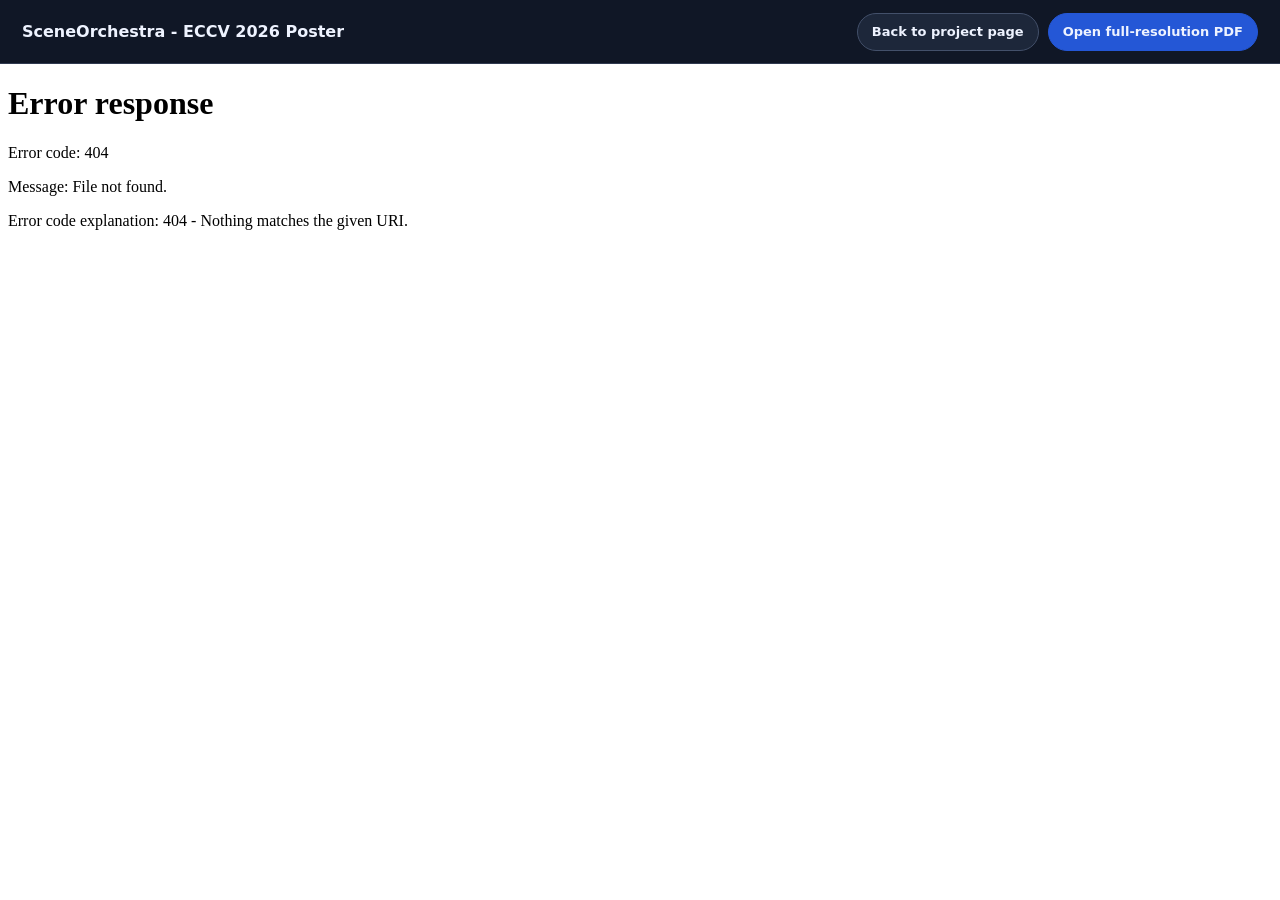
==== poster.html @ fb126f2b "Add fast-loading full-resolution poster viewer" ====
<!doctype html>
<html lang="en">
<head>
  <meta charset="utf-8">
  <meta name="viewport" content="width=device-width, initial-scale=1">
  <meta name="description" content="SceneOrchestra - ECCV 2026 Poster">
  <title>SceneOrchestra - ECCV 2026 Poster</title>
  <style>
    :root{color-scheme:dark;--blue:#6f9cff;--panel:#151c2c;--line:#303a50}
    *{box-sizing:border-box}
    html,body{height:100%;margin:0}
    body{overflow:hidden;background:#0b101b;color:#eef3ff;font-family:Inter,ui-sans-serif,system-ui,-apple-system,BlinkMacSystemFont,"Segoe UI",sans-serif}
    .toolbar{position:fixed;inset:0 0 auto;z-index:10;height:64px;display:flex;align-items:center;gap:18px;padding:0 22px;background:rgba(17,24,39,.96);border-bottom:1px solid var(--line);backdrop-filter:blur(14px)}
    .title{min-width:0;font-size:16px;font-weight:800;white-space:nowrap;overflow:hidden;text-overflow:ellipsis}
    .actions{display:flex;gap:9px;margin-left:auto}
    .button{display:inline-flex;align-items:center;justify-content:center;min-height:38px;padding:8px 14px;border:1px solid #43506a;border-radius:999px;color:#eef3ff;text-decoration:none;font-size:13px;font-weight:750;background:#1d273a}
    .button.primary{background:#2457d6;border-color:#2457d6}
    .stage{position:fixed;inset:64px 0 0;display:grid;place-items:center;background:radial-gradient(circle at 50% 35%,#253048 0,#111827 55%,#090e18 100%)}
    .preview{display:block;max-width:calc(100% - 34px);max-height:calc(100% - 34px);width:auto;height:auto;object-fit:contain;background:#fff;box-shadow:0 18px 60px rgba(0,0,0,.42);transition:opacity .35s ease}
    iframe{position:absolute;inset:0;width:100%;height:100%;border:0;background:#fff;opacity:0;pointer-events:none;transition:opacity .35s ease}
    .status{position:absolute;left:50%;bottom:22px;transform:translateX(-50%);display:flex;align-items:center;gap:9px;padding:8px 13px;border:1px solid rgba(148,163,184,.28);border-radius:999px;background:rgba(15,23,42,.86);box-shadow:0 8px 28px rgba(0,0,0,.26);font-size:12px;color:#d7e1f2;white-space:nowrap}
    .spinner{width:13px;height:13px;border:2px solid rgba(255,255,255,.25);border-top-color:var(--blue);border-radius:50%;animation:spin .8s linear infinite}
    .pdf-ready iframe{opacity:1;pointer-events:auto}.pdf-ready .preview,.pdf-ready .status{opacity:0;pointer-events:none}
    @keyframes spin{to{transform:rotate(360deg)}}
    @media(max-width:680px){.toolbar{height:auto;min-height:64px;padding:10px 13px;gap:10px;flex-wrap:wrap}.title{width:100%;font-size:14px}.actions{width:100%;margin:0}.button{flex:1;padding:7px 10px}.stage{inset:112px 0 0}.status{bottom:12px}}
  </style>
</head>
<body>
  <header class="toolbar">
    <div class="title">SceneOrchestra - ECCV 2026 Poster</div>
    <nav class="actions" aria-label="Poster actions">
      <a class="button" href="./">Back to project page</a>
      <a class="button primary" href="poster.pdf?v=20260901-4" target="_blank" rel="noreferrer">Open full-resolution PDF</a>
    </nav>
  </header>
  <main class="stage" id="viewer">
    <img class="preview" src="poster-preview.jpg?v=20260901-1" alt="SceneOrchestra ECCV 2026 poster preview">
    <iframe id="posterFrame" title="SceneOrchestra - ECCV 2026 Poster"></iframe>
    <div class="status" id="status"><span class="spinner" aria-hidden="true"></span><span>Loading full-resolution poster…</span></div>
  </main>
  <script>
    const viewer = document.getElementById('viewer');
    const frame = document.getElementById('posterFrame');
    const status = document.getElementById('status');
    if (window.matchMedia('(min-width: 681px)').matches) {
      frame.addEventListener('load', () => window.setTimeout(() => viewer.classList.add('pdf-ready'), 650), {once:true});
      frame.src = 'poster.pdf?v=20260901-4#view=FitH&navpanes=0';
    } else {
      status.innerHTML = '<span>Preview · use “Open full-resolution PDF” to zoom</span>';
    }
  </script>
</body>
</html>
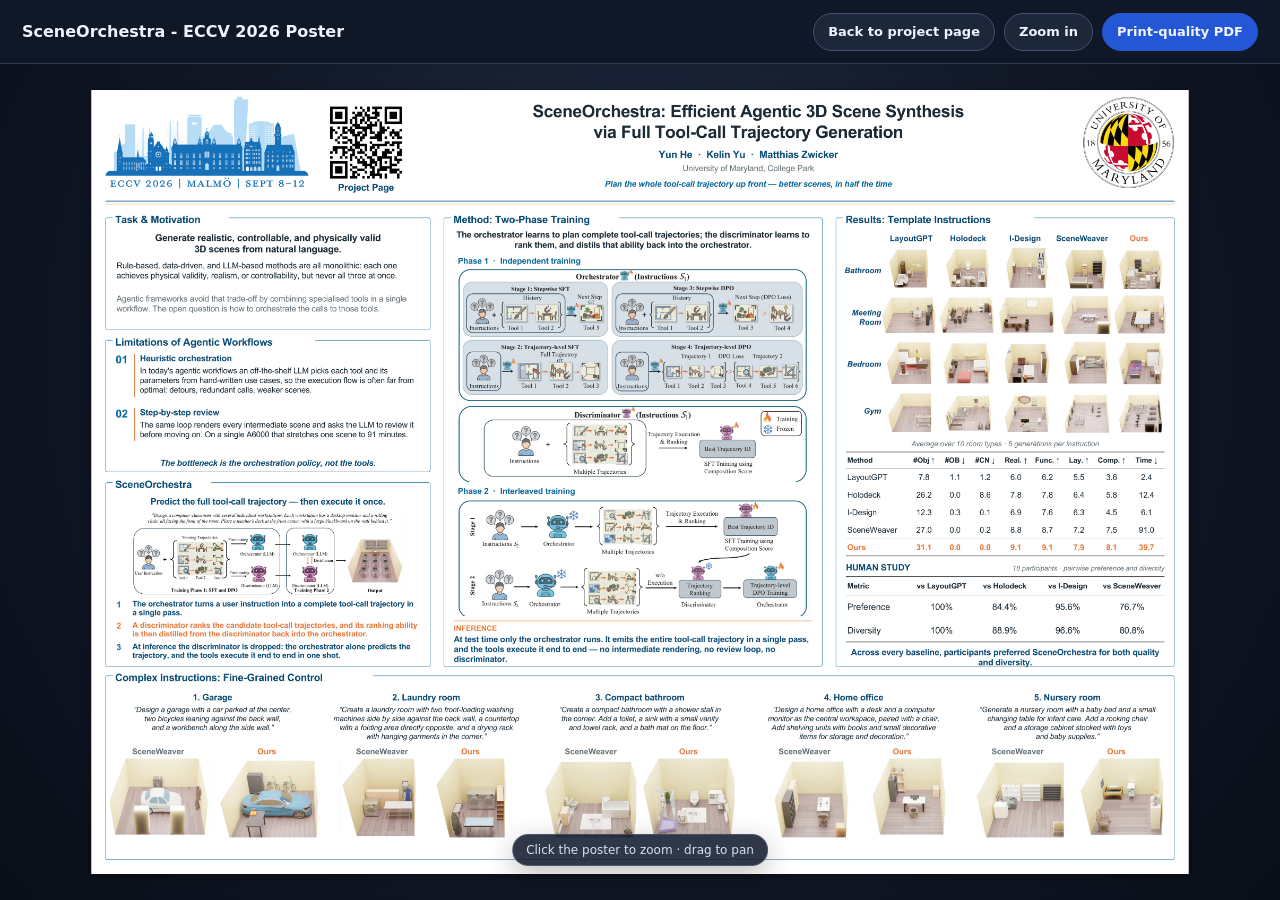
==== commit 29ed0af6: "Show the whole poster as one image instead of preview-then-PDF The viewer used to paint a low-resolu" ====
--- a/poster.html
+++ b/poster.html
@@ -6,23 +6,26 @@
   <meta name="description" content="SceneOrchestra - ECCV 2026 Poster">
   <title>SceneOrchestra - ECCV 2026 Poster</title>
   <style>
-    :root{color-scheme:dark;--blue:#6f9cff;--panel:#151c2c;--line:#303a50}
+    :root{color-scheme:dark;--blue:#6f9cff;--line:#303a50}
     *{box-sizing:border-box}
     html,body{height:100%;margin:0}
     body{overflow:hidden;background:#0b101b;color:#eef3ff;font-family:Inter,ui-sans-serif,system-ui,-apple-system,BlinkMacSystemFont,"Segoe UI",sans-serif}
     .toolbar{position:fixed;inset:0 0 auto;z-index:10;height:64px;display:flex;align-items:center;gap:18px;padding:0 22px;background:rgba(17,24,39,.96);border-bottom:1px solid var(--line);backdrop-filter:blur(14px)}
     .title{min-width:0;font-size:16px;font-weight:800;white-space:nowrap;overflow:hidden;text-overflow:ellipsis}
     .actions{display:flex;gap:9px;margin-left:auto}
-    .button{display:inline-flex;align-items:center;justify-content:center;min-height:38px;padding:8px 14px;border:1px solid #43506a;border-radius:999px;color:#eef3ff;text-decoration:none;font-size:13px;font-weight:750;background:#1d273a}
+    .button{display:inline-flex;align-items:center;justify-content:center;min-height:38px;padding:8px 14px;border:1px solid #43506a;border-radius:999px;color:#eef3ff;text-decoration:none;font-size:13px;font-weight:750;background:#1d273a;cursor:pointer;font-family:inherit}
     .button.primary{background:#2457d6;border-color:#2457d6}
-    .stage{position:fixed;inset:64px 0 0;display:grid;place-items:center;background:radial-gradient(circle at 50% 35%,#253048 0,#111827 55%,#090e18 100%)}
-    .preview{display:block;max-width:calc(100% - 34px);max-height:calc(100% - 34px);width:auto;height:auto;object-fit:contain;background:#fff;box-shadow:0 18px 60px rgba(0,0,0,.42);transition:opacity .35s ease}
-    iframe{position:absolute;inset:0;width:100%;height:100%;border:0;background:#fff;opacity:0;pointer-events:none;transition:opacity .35s ease}
-    .status{position:absolute;left:50%;bottom:22px;transform:translateX(-50%);display:flex;align-items:center;gap:9px;padding:8px 13px;border:1px solid rgba(148,163,184,.28);border-radius:999px;background:rgba(15,23,42,.86);box-shadow:0 8px 28px rgba(0,0,0,.26);font-size:12px;color:#d7e1f2;white-space:nowrap}
-    .spinner{width:13px;height:13px;border:2px solid rgba(255,255,255,.25);border-top-color:var(--blue);border-radius:50%;animation:spin .8s linear infinite}
-    .pdf-ready iframe{opacity:1;pointer-events:auto}.pdf-ready .preview,.pdf-ready .status{opacity:0;pointer-events:none}
-    @keyframes spin{to{transform:rotate(360deg)}}
-    @media(max-width:680px){.toolbar{height:auto;min-height:64px;padding:10px 13px;gap:10px;flex-wrap:wrap}.title{width:100%;font-size:14px}.actions{width:100%;margin:0}.button{flex:1;padding:7px 10px}.stage{inset:112px 0 0}.status{bottom:12px}}
+    .button:focus-visible{outline:2px solid var(--blue);outline-offset:2px}
+    .stage{position:fixed;inset:64px 0 0;overflow:hidden;background:radial-gradient(circle at 50% 35%,#253048 0,#111827 55%,#090e18 100%)}
+    /* The poster is laid out at its fitted size and then scaled about a fixed
+       origin, so a zoom step is one transform and never reflows the image. */
+    .poster{position:absolute;top:0;left:0;max-width:100%;max-height:100%;transform-origin:0 0;display:block;background:#fff;box-shadow:0 18px 60px rgba(0,0,0,.42);cursor:zoom-in;-webkit-user-select:none;user-select:none;-webkit-user-drag:none}
+    .stage.zoomed .poster{cursor:grab}
+    .stage.zoomed.panning .poster{cursor:grabbing}
+    .hint{position:absolute;left:50%;bottom:22px;transform:translateX(-50%);padding:8px 13px;border:1px solid rgba(148,163,184,.28);border-radius:999px;background:rgba(15,23,42,.86);box-shadow:0 8px 28px rgba(0,0,0,.26);font-size:12px;color:#d7e1f2;white-space:nowrap;pointer-events:none;transition:opacity .3s ease}
+    .stage.zoomed .hint{opacity:0}
+    @media(max-width:680px){.toolbar{height:auto;min-height:64px;padding:10px 13px;gap:10px;flex-wrap:wrap}.title{width:100%;font-size:14px}.actions{width:100%;margin:0}.button{flex:1;padding:7px 10px}.stage{inset:112px 0 0}.hint{bottom:12px}}
+    @media(prefers-reduced-motion:reduce){.hint{transition:none}}
   </style>
 </head>
 <body>
@@ -30,24 +33,137 @@
     <div class="title">SceneOrchestra - ECCV 2026 Poster</div>
     <nav class="actions" aria-label="Poster actions">
       <a class="button" href="./">Back to project page</a>
-      <a class="button primary" href="poster.pdf?v=20260901-4" target="_blank" rel="noreferrer">Open full-resolution PDF</a>
+      <button class="button" id="zoomToggle" type="button">Zoom in</button>
+      <a class="button primary" href="poster.pdf?v=20260901-4" target="_blank" rel="noreferrer">Print-quality PDF</a>
     </nav>
   </header>
-  <main class="stage" id="viewer">
-    <img class="preview" src="poster-preview.jpg?v=20260901-1" alt="SceneOrchestra ECCV 2026 poster preview">
-    <iframe id="posterFrame" title="SceneOrchestra - ECCV 2026 Poster"></iframe>
-    <div class="status" id="status"><span class="spinner" aria-hidden="true"></span><span>Loading full-resolution poster…</span></div>
+  <main class="stage" id="stage">
+    <picture>
+      <source media="(max-width:900px)" srcset="poster-mobile.jpg?v=20260901-1">
+      <img class="poster" id="poster" src="poster-full.jpg?v=20260901-1" width="8269" height="5907"
+           alt="SceneOrchestra ECCV 2026 poster: task and motivation, limitations of agentic workflows, the two-phase training method, template-instruction results, and complex-instruction comparisons.">
+    </picture>
+    <p class="hint">Click the poster to zoom · drag to pan</p>
   </main>
   <script>
-    const viewer = document.getElementById('viewer');
-    const frame = document.getElementById('posterFrame');
-    const status = document.getElementById('status');
-    if (window.matchMedia('(min-width: 681px)').matches) {
-      frame.addEventListener('load', () => window.setTimeout(() => viewer.classList.add('pdf-ready'), 650), {once:true});
-      frame.src = 'poster.pdf?v=20260901-4#view=FitH&navpanes=0';
-    } else {
-      status.innerHTML = '<span>Preview · use “Open full-resolution PDF” to zoom</span>';
-    }
+    const stage = document.getElementById('stage');
+    const poster = document.getElementById('poster');
+    const toggle = document.getElementById('zoomToggle');
+    const ZOOM = 2.6;
+
+    let fit = 1, scale = 1, x = 0, y = 0;
+
+    const bounds = () => {
+      const w = poster.naturalWidth * scale, h = poster.naturalHeight * scale;
+      const r = stage.getBoundingClientRect();
+      // Centre whichever axis is smaller than the stage; clamp the other one
+      // so panning can never drag the poster off its own edge.
+      return {
+        minX: w <= r.width ? (r.width - w) / 2 : r.width - w, maxX: w <= r.width ? (r.width - w) / 2 : 0,
+        minY: h <= r.height ? (r.height - h) / 2 : r.height - h, maxY: h <= r.height ? (r.height - h) / 2 : 0,
+      };
+    };
+
+    const apply = () => {
+      const b = bounds();
+      x = Math.min(b.maxX, Math.max(b.minX, x));
+      y = Math.min(b.maxY, Math.max(b.minY, y));
+      poster.style.transform = `translate(${x}px, ${y}px) scale(${scale})`;
+      const zoomed = scale > fit * 1.01;
+      stage.classList.toggle('zoomed', zoomed);
+      toggle.textContent = zoomed ? 'Fit to screen' : 'Zoom in';
+    };
+
+    const measure = () => {
+      if (!poster.naturalWidth) return;
+      // Pin the layout box to the image's own pixels so `scale` below is an
+      // exact ratio; until then CSS max-width keeps the un-scripted page sane.
+      poster.style.maxWidth = poster.style.maxHeight = 'none';
+      poster.style.width = poster.naturalWidth + 'px';
+      poster.style.height = poster.naturalHeight + 'px';
+      const r = stage.getBoundingClientRect();
+      const pad = r.width < 700 ? 12 : 26;
+      const wasZoomed = scale > fit * 1.01;
+      fit = Math.min((r.width - pad * 2) / poster.naturalWidth,
+                     (r.height - pad * 2) / poster.naturalHeight);
+      scale = wasZoomed ? fit * ZOOM : fit;
+      x = (r.width - poster.naturalWidth * scale) / 2;
+      y = (r.height - poster.naturalHeight * scale) / 2;
+      apply();
+    };
+
+    // Zoom about a point in stage space, keeping that point under the cursor.
+    const zoomAt = (px, py, next) => {
+      const k = next / scale;
+      x = px - (px - x) * k;
+      y = py - (py - y) * k;
+      scale = next;
+      apply();
+    };
+
+    const zoomTo = (px, py) => {
+      const r = stage.getBoundingClientRect();
+      if (scale > fit * 1.01) {
+        scale = fit;
+        x = (r.width - poster.naturalWidth * scale) / 2;
+        y = (r.height - poster.naturalHeight * scale) / 2;
+        apply();
+      } else {
+        zoomAt(px ?? r.width / 2, py ?? r.height / 2, fit * ZOOM);
+      }
+    };
+
+    // `load` fires again when <picture> swaps sources across the 900px
+    // breakpoint, and the observer catches the toolbar re-wrapping too, which
+    // a window resize listener alone would miss.
+    poster.addEventListener('load', measure);
+    if (poster.complete) measure();
+    if (window.ResizeObserver) new ResizeObserver(measure).observe(stage);
+    else window.addEventListener('resize', measure);
+
+    toggle.addEventListener('click', () => zoomTo());
+
+    // One pointer handler covers mouse, touch and pen: a short press without
+    // movement is a zoom toggle, anything further is a pan.
+    let drag = null;
+    poster.addEventListener('pointerdown', (e) => {
+      e.preventDefault();
+      drag = {id: e.pointerId, sx: e.clientX, sy: e.clientY, ox: x, oy: y, moved: false};
+      poster.setPointerCapture(e.pointerId);
+    });
+    poster.addEventListener('pointermove', (e) => {
+      if (!drag || e.pointerId !== drag.id) return;
+      const dx = e.clientX - drag.sx, dy = e.clientY - drag.sy;
+      if (!drag.moved && Math.hypot(dx, dy) < 5) return;
+      drag.moved = true;
+      stage.classList.add('panning');
+      x = drag.ox + dx;
+      y = drag.oy + dy;
+      apply();
+    });
+    const endDrag = (e) => {
+      if (!drag || e.pointerId !== drag.id) return;
+      stage.classList.remove('panning');
+      if (!drag.moved) {
+        const r = stage.getBoundingClientRect();
+        zoomTo(e.clientX - r.left, e.clientY - r.top);
+      }
+      drag = null;
+    };
+    poster.addEventListener('pointerup', endDrag);
+    poster.addEventListener('pointercancel', endDrag);
+
+    stage.addEventListener('wheel', (e) => {
+      if (!e.ctrlKey && !e.metaKey) return;   // leave plain scrolling to the browser
+      e.preventDefault();
+      const r = stage.getBoundingClientRect();
+      const next = Math.min(fit * 6, Math.max(fit, scale * Math.exp(-e.deltaY / 240)));
+      zoomAt(e.clientX - r.left, e.clientY - r.top, next);
+    }, {passive: false});
+
+    window.addEventListener('keydown', (e) => {
+      if (e.key === 'Escape' && scale > fit * 1.01) zoomTo();
+    });
   </script>
 </body>
 </html>
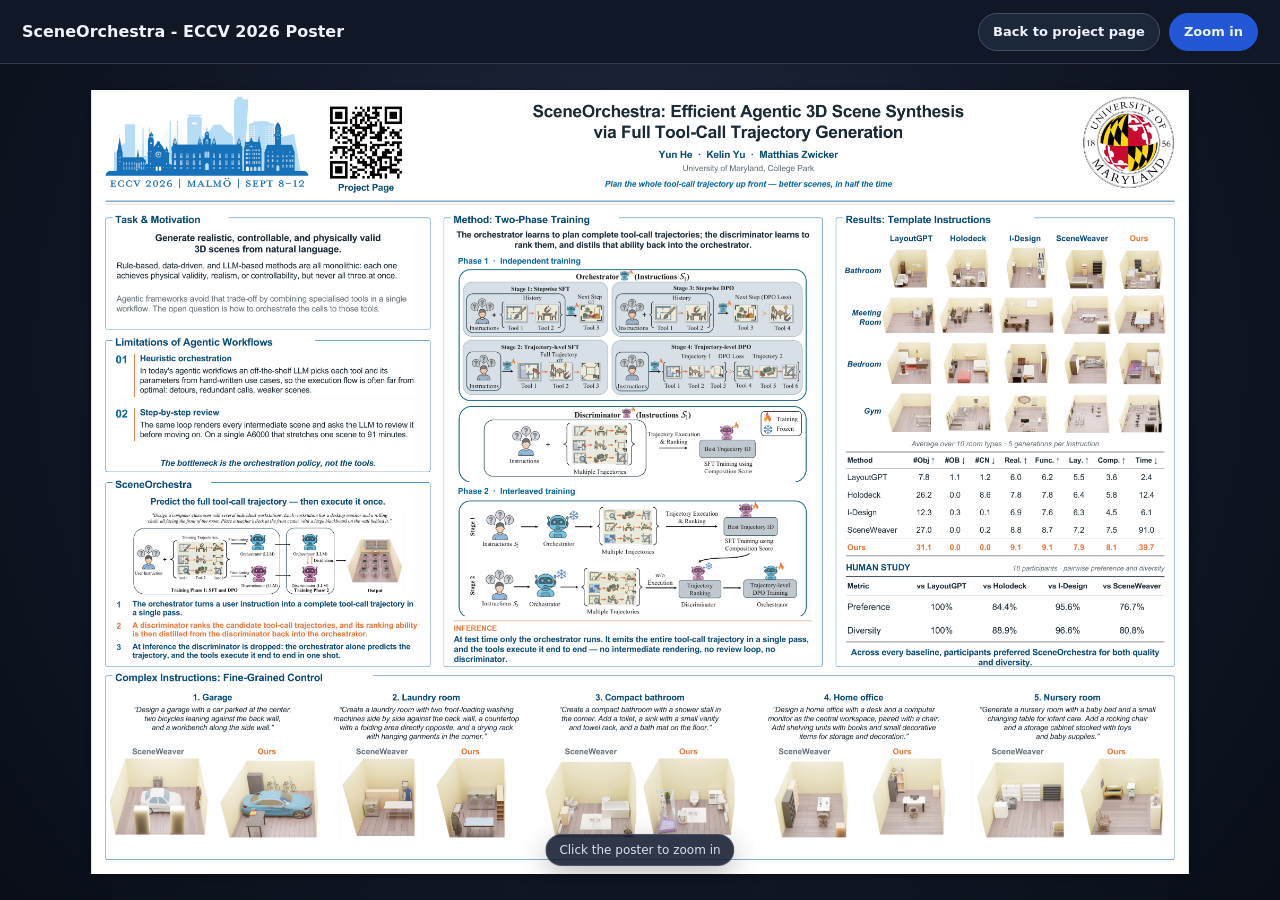
==== commit 8652ee77: "Make panning reachable, and drop the print-PDF button Dragging the zoomed poster already worked, but" ====
--- a/poster.html
+++ b/poster.html
@@ -16,14 +16,14 @@
     .button{display:inline-flex;align-items:center;justify-content:center;min-height:38px;padding:8px 14px;border:1px solid #43506a;border-radius:999px;color:#eef3ff;text-decoration:none;font-size:13px;font-weight:750;background:#1d273a;cursor:pointer;font-family:inherit}
     .button.primary{background:#2457d6;border-color:#2457d6}
     .button:focus-visible{outline:2px solid var(--blue);outline-offset:2px}
-    .stage{position:fixed;inset:64px 0 0;overflow:hidden;background:radial-gradient(circle at 50% 35%,#253048 0,#111827 55%,#090e18 100%)}
+    .stage{position:fixed;inset:64px 0 0;overflow:hidden;overscroll-behavior:contain;background:radial-gradient(circle at 50% 35%,#253048 0,#111827 55%,#090e18 100%)}
     /* The poster is laid out at its fitted size and then scaled about a fixed
        origin, so a zoom step is one transform and never reflows the image. */
-    .poster{position:absolute;top:0;left:0;max-width:100%;max-height:100%;transform-origin:0 0;display:block;background:#fff;box-shadow:0 18px 60px rgba(0,0,0,.42);cursor:zoom-in;-webkit-user-select:none;user-select:none;-webkit-user-drag:none}
+    .poster{position:absolute;top:0;left:0;max-width:100%;max-height:100%;touch-action:none;transform-origin:0 0;display:block;background:#fff;box-shadow:0 18px 60px rgba(0,0,0,.42);cursor:zoom-in;-webkit-user-select:none;user-select:none;-webkit-user-drag:none}
     .stage.zoomed .poster{cursor:grab}
     .stage.zoomed.panning .poster{cursor:grabbing}
     .hint{position:absolute;left:50%;bottom:22px;transform:translateX(-50%);padding:8px 13px;border:1px solid rgba(148,163,184,.28);border-radius:999px;background:rgba(15,23,42,.86);box-shadow:0 8px 28px rgba(0,0,0,.26);font-size:12px;color:#d7e1f2;white-space:nowrap;pointer-events:none;transition:opacity .3s ease}
-    .stage.zoomed .hint{opacity:0}
+    .hint.gone{opacity:0}
     @media(max-width:680px){.toolbar{height:auto;min-height:64px;padding:10px 13px;gap:10px;flex-wrap:wrap}.title{width:100%;font-size:14px}.actions{width:100%;margin:0}.button{flex:1;padding:7px 10px}.stage{inset:112px 0 0}.hint{bottom:12px}}
     @media(prefers-reduced-motion:reduce){.hint{transition:none}}
   </style>
@@ -33,8 +33,7 @@
     <div class="title">SceneOrchestra - ECCV 2026 Poster</div>
     <nav class="actions" aria-label="Poster actions">
       <a class="button" href="./">Back to project page</a>
-      <button class="button" id="zoomToggle" type="button">Zoom in</button>
-      <a class="button primary" href="poster.pdf?v=20260901-4" target="_blank" rel="noreferrer">Print-quality PDF</a>
+      <button class="button primary" id="zoomToggle" type="button">Zoom in</button>
     </nav>
   </header>
   <main class="stage" id="stage">
@@ -43,13 +42,15 @@
       <img class="poster" id="poster" src="poster-full.jpg?v=20260901-1" width="8269" height="5907"
            alt="SceneOrchestra ECCV 2026 poster: task and motivation, limitations of agentic workflows, the two-phase training method, template-instruction results, and complex-instruction comparisons.">
     </picture>
-    <p class="hint">Click the poster to zoom · drag to pan</p>
+    <p class="hint" id="hint">Click the poster to zoom in</p>
   </main>
   <script>
     const stage = document.getElementById('stage');
     const poster = document.getElementById('poster');
     const toggle = document.getElementById('zoomToggle');
+    const hint = document.getElementById('hint');
     const ZOOM = 2.6;
+    let hintTimer = 0, wasZoomedHint = null;
 
     let fit = 1, scale = 1, x = 0, y = 0;
 
@@ -72,6 +73,16 @@
       const zoomed = scale > fit * 1.01;
       stage.classList.toggle('zoomed', zoomed);
       toggle.textContent = zoomed ? 'Fit to screen' : 'Zoom in';
+      // Say how to move around at the moment zooming makes it relevant, then
+      // get the hint out of the way of the poster.
+      if (zoomed !== wasZoomedHint) {
+        wasZoomedHint = zoomed;
+        hint.textContent = zoomed ? 'Drag or scroll to move around · Esc to fit'
+                                  : 'Click the poster to zoom in';
+        hint.classList.remove('gone');
+        clearTimeout(hintTimer);
+        hintTimer = setTimeout(() => hint.classList.add('gone'), zoomed ? 2600 : 4000);
+      }
     };
 
     const measure = () => {
@@ -154,15 +165,32 @@
     poster.addEventListener('pointercancel', endDrag);
 
     stage.addEventListener('wheel', (e) => {
-      if (!e.ctrlKey && !e.metaKey) return;   // leave plain scrolling to the browser
+      const r = stage.getBoundingClientRect();
+      if (e.ctrlKey || e.metaKey) {           // pinch on a trackpad, or ctrl-wheel
+        e.preventDefault();
+        const next = Math.min(fit * 6, Math.max(fit, scale * Math.exp(-e.deltaY / 240)));
+        zoomAt(e.clientX - r.left, e.clientY - r.top, next);
+        return;
+      }
+      if (scale <= fit * 1.01) return;        // nothing to move at fit size
+      // Nothing on the page scrolls, so a plain wheel or two-finger swipe is
+      // only ever a request to move around the poster.
       e.preventDefault();
-      const r = stage.getBoundingClientRect();
-      const next = Math.min(fit * 6, Math.max(fit, scale * Math.exp(-e.deltaY / 240)));
-      zoomAt(e.clientX - r.left, e.clientY - r.top, next);
+      x -= e.deltaX;
+      y -= e.deltaY;
+      apply();
     }, {passive: false});
 
+    const ARROWS = {ArrowLeft: [1, 0], ArrowRight: [-1, 0], ArrowUp: [0, 1], ArrowDown: [0, -1]};
     window.addEventListener('keydown', (e) => {
-      if (e.key === 'Escape' && scale > fit * 1.01) zoomTo();
+      if (e.key === 'Escape' && scale > fit * 1.01) { zoomTo(); return; }
+      const dir = ARROWS[e.key];
+      if (!dir || scale <= fit * 1.01) return;
+      e.preventDefault();
+      const step = e.shiftKey ? 240 : 80;
+      x += dir[0] * step;
+      y += dir[1] * step;
+      apply();
     });
   </script>
 </body>
